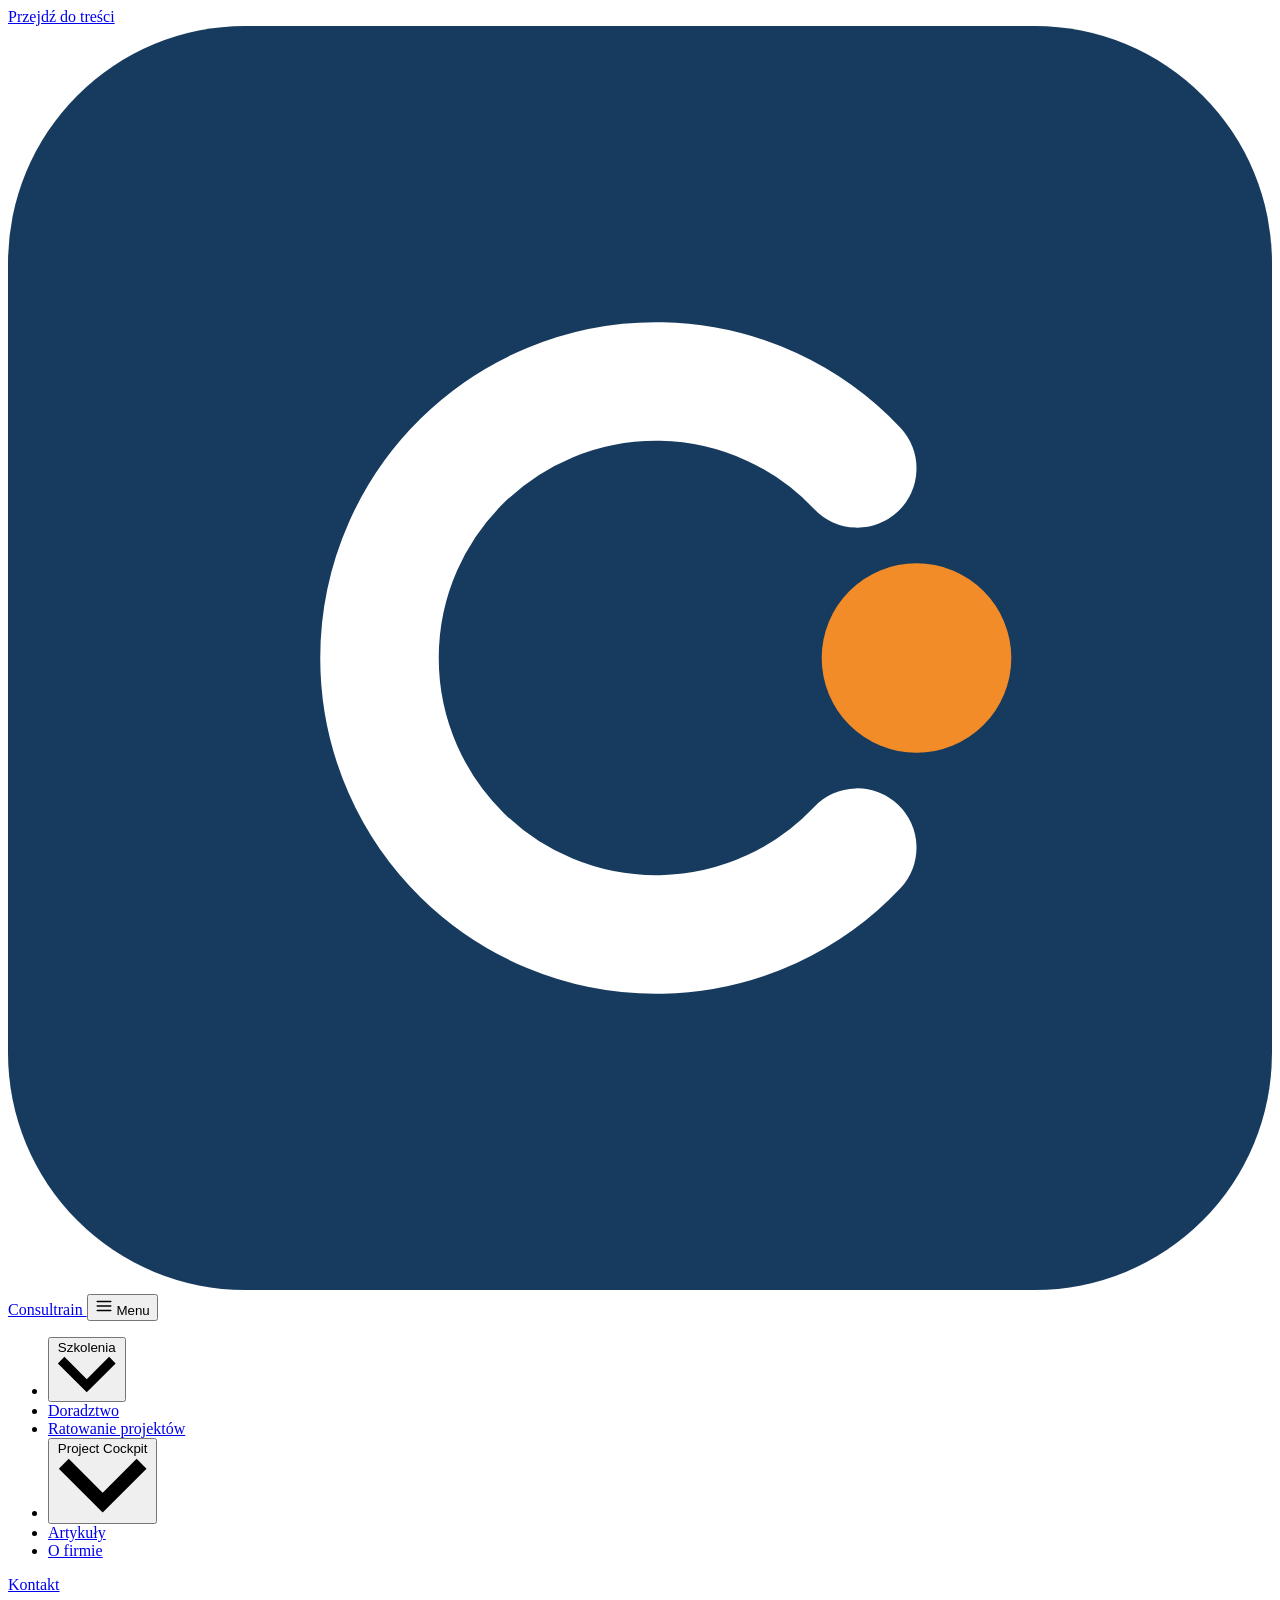
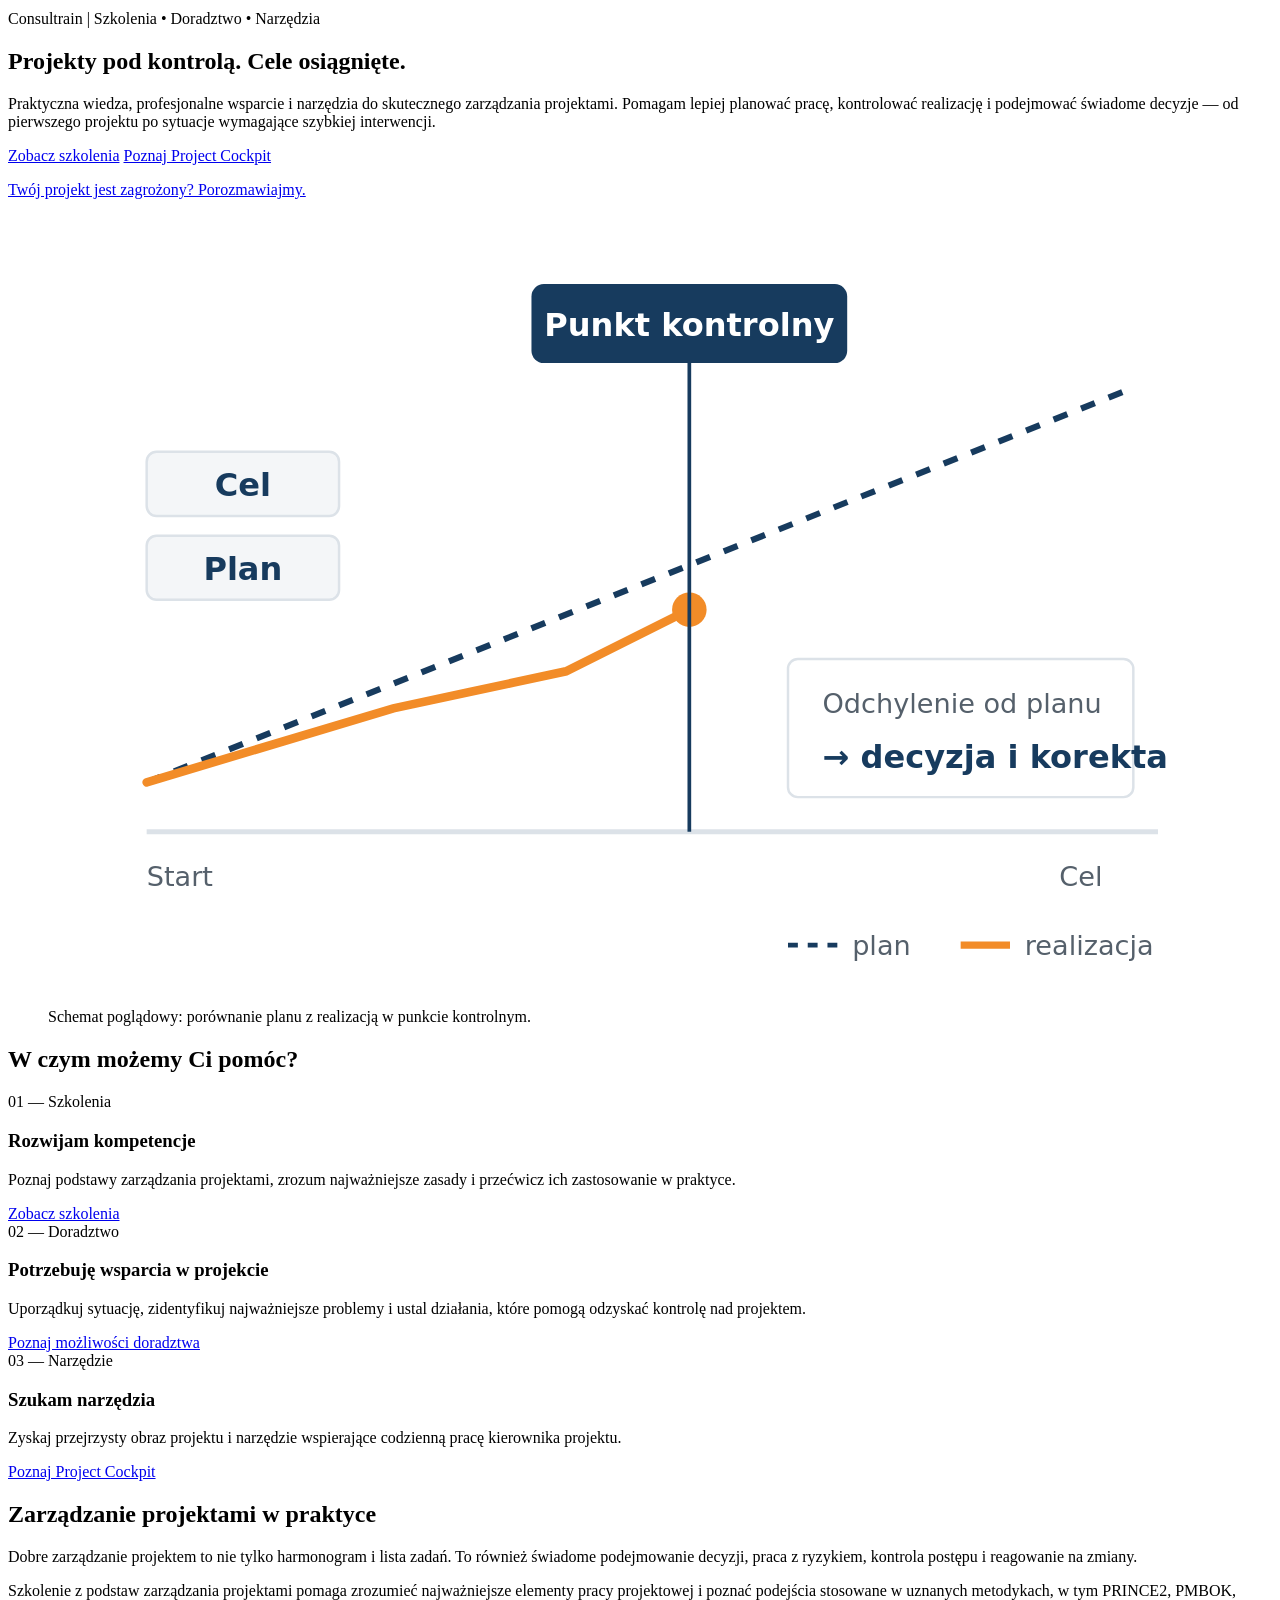
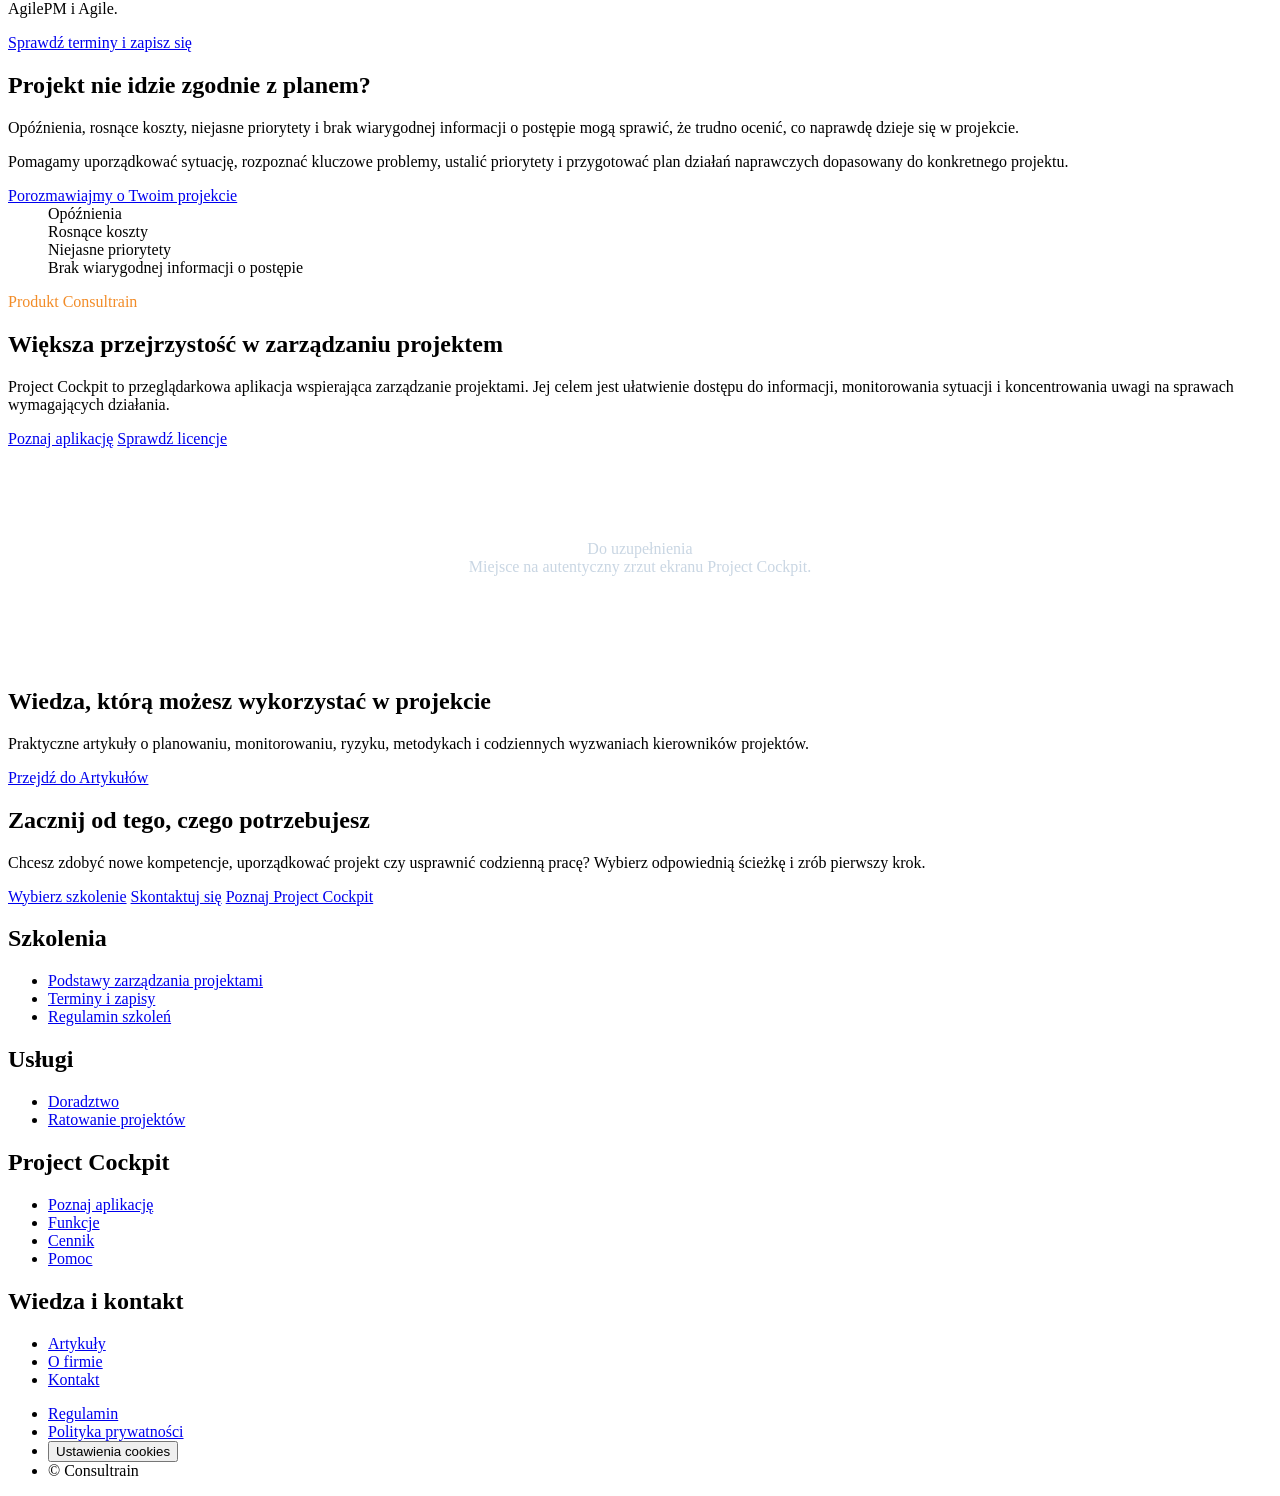
==== index.html @ 3142917c "Dodano index.html - Consultrain Etap 1" ====
<!doctype html>
<html lang="pl">
<head>
  <meta charset="utf-8">
  <meta name="viewport" content="width=device-width, initial-scale=1">
  <title>Consultrain — szkolenia, doradztwo i narzędzia do zarządzania projektami</title>
  <meta name="description" content="Szkolenia z zarządzania projektami, doradztwo, stabilizacja zagrożonych projektów oraz aplikacja Project Cockpit. Projekty pod kontrolą, cele osiągnięte.">
  <meta property="og:title" content="Consultrain — projekty pod kontrolą, cele osiągnięte">
  <meta property="og:description" content="Szkolenia, doradztwo i narzędzia do skutecznego zarządzania projektami.">
  <meta property="og:type" content="website">
  <meta name="theme-color" content="#173B5E">
  <link rel="icon" href="favicon.svg" type="image/svg+xml">
  <link rel="stylesheet" href="css/style.css">
  <script src="js/config.js" defer></script>
  <script src="js/main.js" defer></script>
</head>
<body>
<a class="skip-link" href="#main">Przejdź do treści</a>

<!-- ===================== HEADER ===================== -->
<header class="site-header">
  <div class="container site-header__inner">
    <a class="logo" href="index.html" aria-label="Consultrain — strona główna">
      <svg viewBox="0 0 32 32" aria-hidden="true"><rect width="32" height="32" rx="6" fill="#173B5E"/><path d="M21.5 11.2A7 7 0 1 0 21.5 20.8" fill="none" stroke="#fff" stroke-width="3" stroke-linecap="round"/><circle cx="23" cy="16" r="2.4" fill="#F28C28"/></svg>
      Consultrain
    </a>
    <button class="nav-toggle" type="button" aria-expanded="false" aria-controls="main-nav">
      <svg width="18" height="18" viewBox="0 0 24 24" aria-hidden="true"><path d="M3 6h18M3 12h18M3 18h18" stroke="currentColor" stroke-width="2" stroke-linecap="round"/></svg>
      <span>Menu</span>
    </button>
    <nav class="nav" id="main-nav" aria-label="Główna nawigacja" data-open="true">
      <ul class="nav__list">
        <li class="nav__item">
          <button class="nav__link" type="button" data-dropdown aria-expanded="false" aria-controls="dd-szkolenia">Szkolenia
            <svg viewBox="0 0 12 8" aria-hidden="true"><path d="M1 1l5 5 5-5" fill="none" stroke="currentColor" stroke-width="1.8"/></svg></button>
          <ul class="dropdown" id="dd-szkolenia" hidden>
            <li><a href="w-przygotowaniu.html?strona=szkolenia">Wszystkie szkolenia</a></li>
            <li><a href="w-przygotowaniu.html?strona=podstawy-zarzadzania-projektami">Podstawy zarządzania projektami</a></li>
            <li><a href="w-przygotowaniu.html?strona=szkolenia-terminy">Terminy i zapisy</a></li>
          </ul>
        </li>
        <li class="nav__item"><a class="nav__link" href="w-przygotowaniu.html?strona=doradztwo">Doradztwo</a></li>
        <li class="nav__item"><a class="nav__link" href="w-przygotowaniu.html?strona=ratowanie-projektow">Ratowanie projektów</a></li>
        <li class="nav__item">
          <button class="nav__link" type="button" data-dropdown aria-expanded="false" aria-controls="dd-cockpit">Project Cockpit
            <svg viewBox="0 0 12 8" aria-hidden="true"><path d="M1 1l5 5 5-5" fill="none" stroke="currentColor" stroke-width="1.8"/></svg></button>
          <ul class="dropdown" id="dd-cockpit" hidden>
            <li><a href="w-przygotowaniu.html?strona=project-cockpit">Poznaj aplikację</a></li>
            <li><a href="w-przygotowaniu.html?strona=project-cockpit-funkcje">Funkcje</a></li>
            <li><a href="w-przygotowaniu.html?strona=project-cockpit-cennik">Cennik</a></li>
            <li><a href="w-przygotowaniu.html?strona=logowanie">Zaloguj się</a></li>
          </ul>
        </li>
        <li class="nav__item"><a class="nav__link" href="w-przygotowaniu.html?strona=blog">Artykuły</a></li>
        <li class="nav__item"><a class="nav__link" href="w-przygotowaniu.html?strona=o-firmie">O firmie</a></li>
      </ul>
      <a class="btn btn--primary" href="w-przygotowaniu.html?strona=kontakt">Kontakt</a>
    </nav>
  </div>
</header>

<main id="main">
  <!-- 1. HERO -->
  <section class="hero" aria-labelledby="hero-title">
    <div class="container split">
      <div>
        <p class="eyebrow">Consultrain | Szkolenia • Doradztwo • Narzędzia</p>
        <h1 id="hero-title">Projekty pod kontrolą. Cele osiągnięte.</h1>
        <p class="lead">Praktyczna wiedza, profesjonalne wsparcie i narzędzia do skutecznego zarządzania projektami. Pomagam lepiej planować pracę, kontrolować realizację i podejmować świadome decyzje — od pierwszego projektu po sytuacje wymagające szybkiej interwencji.</p>
        <div class="btn-row">
          <a class="btn btn--primary" href="w-przygotowaniu.html?strona=szkolenia">Zobacz szkolenia</a>
          <a class="btn btn--secondary" href="w-przygotowaniu.html?strona=project-cockpit">Poznaj Project Cockpit</a>
        </div>
        <p class="hero__aside-link"><a class="text-link" href="w-przygotowaniu.html?strona=ratowanie-projektow">Twój projekt jest zagrożony? Porozmawiajmy.</a></p>
      </div>
      <!-- Schemat poglądowy cyklu planowania i kontroli — NIE jest zrzutem aplikacji -->
      <figure class="hero__figure">
        <svg viewBox="0 0 480 320" role="img" aria-labelledby="hero-svg-t">
          <title id="hero-svg-t">Schemat: cel, plan, realizacja, kontrola i decyzja w cyklu projektu</title>
          <g font-family="system-ui, sans-serif" font-size="13" font-weight="600">
            <!-- oś czasu -->
            <line x1="40" y1="250" x2="450" y2="250" stroke="#DCE2E8" stroke-width="2"/>
            <g fill="#55606B" font-weight="500" font-size="11"><text x="40" y="272">Start</text><text x="410" y="272">Cel</text></g>
            <!-- plan vs realizacja -->
            <polyline points="40,230 140,190 240,150 340,110 440,70" fill="none" stroke="#173B5E" stroke-width="2.5" stroke-dasharray="6 6"/>
            <polyline points="40,230 140,200 210,185 260,160" fill="none" stroke="#F28C28" stroke-width="3.5" stroke-linecap="round"/>
            <circle cx="260" cy="160" r="7" fill="#F28C28"/>
            <!-- punkt kontrolny -->
            <line x1="260" y1="60" x2="260" y2="250" stroke="#173B5E" stroke-width="1.5"/>
            <rect x="196" y="28" width="128" height="32" rx="5" fill="#173B5E"/>
            <text x="260" y="49" fill="#fff" text-anchor="middle">Punkt kontrolny</text>
            <!-- etapy -->
            <g fill="#173B5E">
              <rect x="40" y="96" width="78" height="26" rx="4" fill="#F4F6F8" stroke="#DCE2E8"/><text x="79" y="114" text-anchor="middle">Cel</text>
              <rect x="40" y="130" width="78" height="26" rx="4" fill="#F4F6F8" stroke="#DCE2E8"/><text x="79" y="148" text-anchor="middle">Plan</text>
              <rect x="300" y="180" width="140" height="56" rx="4" fill="#fff" stroke="#DCE2E8"/>
              <text x="314" y="202" font-size="11" fill="#55606B" font-weight="500">Odchylenie od planu</text>
              <text x="314" y="224">→ decyzja i korekta</text>
            </g>
            <g font-size="11" font-weight="500" fill="#55606B">
              <line x1="300" y1="296" x2="320" y2="296" stroke="#173B5E" stroke-width="2" stroke-dasharray="4 4"/><text x="326" y="300">plan</text>
              <line x1="370" y1="296" x2="390" y2="296" stroke="#F28C28" stroke-width="3"/><text x="396" y="300">realizacja</text>
            </g>
          </g>
        </svg>
        <figcaption>Schemat poglądowy: porównanie planu z realizacją w punkcie kontrolnym.</figcaption>
      </figure>
    </div>
  </section>

  <!-- 2. WYBÓR ŚCIEŻKI -->
  <section class="section" aria-labelledby="help-title">
    <div class="container">
      <div class="section__head"><h2 id="help-title">W czym możemy Ci pomóc?</h2></div>
      <div class="grid grid--3">
        <article class="card">
          <div class="card__index">01 — Szkolenia</div>
          <h3>Rozwijam kompetencje</h3>
          <p>Poznaj podstawy zarządzania projektami, zrozum najważniejsze zasady i przećwicz ich zastosowanie w praktyce.</p>
          <a class="text-link" href="w-przygotowaniu.html?strona=szkolenia">Zobacz szkolenia</a>
        </article>
        <article class="card">
          <div class="card__index">02 — Doradztwo</div>
          <h3>Potrzebuję wsparcia w projekcie</h3>
          <p>Uporządkuj sytuację, zidentyfikuj najważniejsze problemy i ustal działania, które pomogą odzyskać kontrolę nad projektem.</p>
          <a class="text-link" href="w-przygotowaniu.html?strona=doradztwo">Poznaj możliwości doradztwa</a>
        </article>
        <article class="card">
          <div class="card__index">03 — Narzędzie</div>
          <h3>Szukam narzędzia</h3>
          <p>Zyskaj przejrzysty obraz projektu i narzędzie wspierające codzienną pracę kierownika projektu.</p>
          <a class="text-link" href="w-przygotowaniu.html?strona=project-cockpit">Poznaj Project Cockpit</a>
        </article>
      </div>
    </div>
  </section>

  <!-- 3. SZKOLENIE GŁÓWNE (dane z js/config.js) -->
  <section class="section section--surface" aria-labelledby="training-title">
    <div class="container">
      <h2 id="training-title">Zarządzanie projektami w praktyce</h2>
      <p>Dobre zarządzanie projektem to nie tylko harmonogram i lista zadań. To również świadome podejmowanie decyzji, praca z ryzykiem, kontrola postępu i reagowanie na zmiany.</p>
      <p>Szkolenie z podstaw zarządzania projektami pomaga zrozumieć najważniejsze elementy pracy projektowej i poznać podejścia stosowane w uznanych metodykach, w tym PRINCE2, PMBOK, AgilePM i Agile.</p>
      <div id="training-facts" aria-live="polite" style="margin-bottom:var(--space-3)"></div>
      <a class="btn btn--primary" href="w-przygotowaniu.html?strona=szkolenia-terminy">Sprawdź terminy i zapisz się</a>
    </div>
  </section>

  <!-- 4. STABILIZOWANIE PROJEKTÓW -->
  <section class="section" aria-labelledby="rescue-title">
    <div class="container split">
      <div>
        <h2 id="rescue-title">Projekt nie idzie zgodnie z planem?</h2>
        <p>Opóźnienia, rosnące koszty, niejasne priorytety i brak wiarygodnej informacji o postępie mogą sprawić, że trudno ocenić, co naprawdę dzieje się w projekcie.</p>
        <p>Pomagamy uporządkować sytuację, rozpoznać kluczowe problemy, ustalić priorytety i przygotować plan działań naprawczych dopasowany do konkretnego projektu.</p>
        <a class="btn btn--primary" href="w-przygotowaniu.html?strona=ratowanie-projektow">Porozmawiajmy o Twoim projekcie</a>
      </div>
      <ul class="card" style="list-style:none;margin:0;gap:.9rem" aria-label="Typowe sygnały ostrzegawcze">
        <li><span class="badge badge--warn">Opóźnienia</span></li>
        <li><span class="badge badge--warn">Rosnące koszty</span></li>
        <li><span class="badge badge--warn">Niejasne priorytety</span></li>
        <li><span class="badge badge--warn">Brak wiarygodnej informacji o postępie</span></li>
      </ul>
    </div>
  </section>

  <!-- 5. PROJECT COCKPIT -->
  <section class="section section--navy" aria-labelledby="cockpit-title">
    <div class="container split">
      <div>
        <p class="eyebrow" style="color:#F28C28">Produkt Consultrain</p>
        <h2 id="cockpit-title">Większa przejrzystość w zarządzaniu projektem</h2>
        <p>Project Cockpit to przeglądarkowa aplikacja wspierająca zarządzanie projektami. Jej celem jest ułatwienie dostępu do informacji, monitorowania sytuacji i koncentrowania uwagi na sprawach wymagających działania.</p>
        <div class="btn-row">
          <a class="btn btn--primary" href="w-przygotowaniu.html?strona=project-cockpit">Poznaj aplikację</a>
          <a class="btn btn--ghost-light btn" href="w-przygotowaniu.html?strona=project-cockpit-cennik">Sprawdź licencje</a>
        </div>
      </div>
      <!-- Miejsce na AUTENTYCZNY zrzut ekranu — celowo bez fikcyjnej grafiki aplikacji -->
      <div class="empty" style="background:transparent;border-color:rgba(255,255,255,.35);color:#C9D6E3;min-height:220px;display:grid;place-items:center;text-align:center">
        <p style="margin:0"><span class="todo-label">Do uzupełnienia</span><br>Miejsce na autentyczny zrzut ekranu Project Cockpit.</p>
      </div>
    </div>
  </section>

  <!-- 6. WIEDZA -->
  <section class="section" aria-labelledby="blog-title">
    <div class="container">
      <div class="section__head">
        <h2 id="blog-title">Wiedza, którą możesz wykorzystać w projekcie</h2>
        <p>Praktyczne artykuły o planowaniu, monitorowaniu, ryzyku, metodykach i codziennych wyzwaniach kierowników projektów.</p>
      </div>
      <div class="grid grid--3" id="articles"></div>
      <p style="margin-top:var(--space-3)"><a class="text-link" href="w-przygotowaniu.html?strona=blog">Przejdź do Artykułów</a></p>
    </div>
  </section>

  <!-- 7. KOŃCOWE CTA -->
  <section class="section section--navy final-cta" aria-labelledby="final-title">
    <div class="container">
      <h2 id="final-title">Zacznij od tego, czego potrzebujesz</h2>
      <p>Chcesz zdobyć nowe kompetencje, uporządkować projekt czy usprawnić codzienną pracę? Wybierz odpowiednią ścieżkę i zrób pierwszy krok.</p>
      <div class="btn-row" style="margin-top:var(--space-3)">
        <a class="btn btn--primary" href="w-przygotowaniu.html?strona=szkolenia">Wybierz szkolenie</a>
        <a class="btn btn--ghost-light" href="w-przygotowaniu.html?strona=kontakt">Skontaktuj się</a>
        <a class="btn btn--ghost-light" href="w-przygotowaniu.html?strona=project-cockpit">Poznaj Project Cockpit</a>
      </div>
    </div>
  </section>
</main>

<!-- ===================== FOOTER ===================== -->
<footer class="site-footer">
  <div class="container">
    <div class="footer-cols">
      <div><h2>Szkolenia</h2><ul>
        <li><a href="w-przygotowaniu.html?strona=podstawy-zarzadzania-projektami">Podstawy zarządzania projektami</a></li>
        <li><a href="w-przygotowaniu.html?strona=szkolenia-terminy">Terminy i zapisy</a></li>
        <li><a href="w-przygotowaniu.html?strona=regulamin-szkolen">Regulamin szkoleń</a></li></ul></div>
      <div><h2>Usługi</h2><ul>
        <li><a href="w-przygotowaniu.html?strona=doradztwo">Doradztwo</a></li>
        <li><a href="w-przygotowaniu.html?strona=ratowanie-projektow">Ratowanie projektów</a></li></ul></div>
      <div><h2>Project Cockpit</h2><ul>
        <li><a href="w-przygotowaniu.html?strona=project-cockpit">Poznaj aplikację</a></li>
        <li><a href="w-przygotowaniu.html?strona=project-cockpit-funkcje">Funkcje</a></li>
        <li><a href="w-przygotowaniu.html?strona=project-cockpit-cennik">Cennik</a></li>
        <li><a href="w-przygotowaniu.html?strona=project-cockpit-pomoc">Pomoc</a></li></ul></div>
      <div><h2>Wiedza i kontakt</h2><ul>
        <li><a href="w-przygotowaniu.html?strona=blog">Artykuły</a></li>
        <li><a href="w-przygotowaniu.html?strona=o-firmie">O firmie</a></li>
        <li><a href="w-przygotowaniu.html?strona=kontakt">Kontakt</a></li></ul></div>
    </div>
    <div class="footer-bottom">
      <p id="company-data" style="margin:0"></p>
      <ul>
        <li><a href="w-przygotowaniu.html?strona=regulamin">Regulamin</a></li>
        <li><a href="w-przygotowaniu.html?strona=polityka-prywatnosci">Polityka prywatności</a></li>
        <li><button type="button" class="linklike" id="cookie-settings">Ustawienia cookies</button></li>
        <li>© <span id="year"></span> Consultrain</li>
      </ul>
    </div>
  </div>
</footer>
</body>
</html>
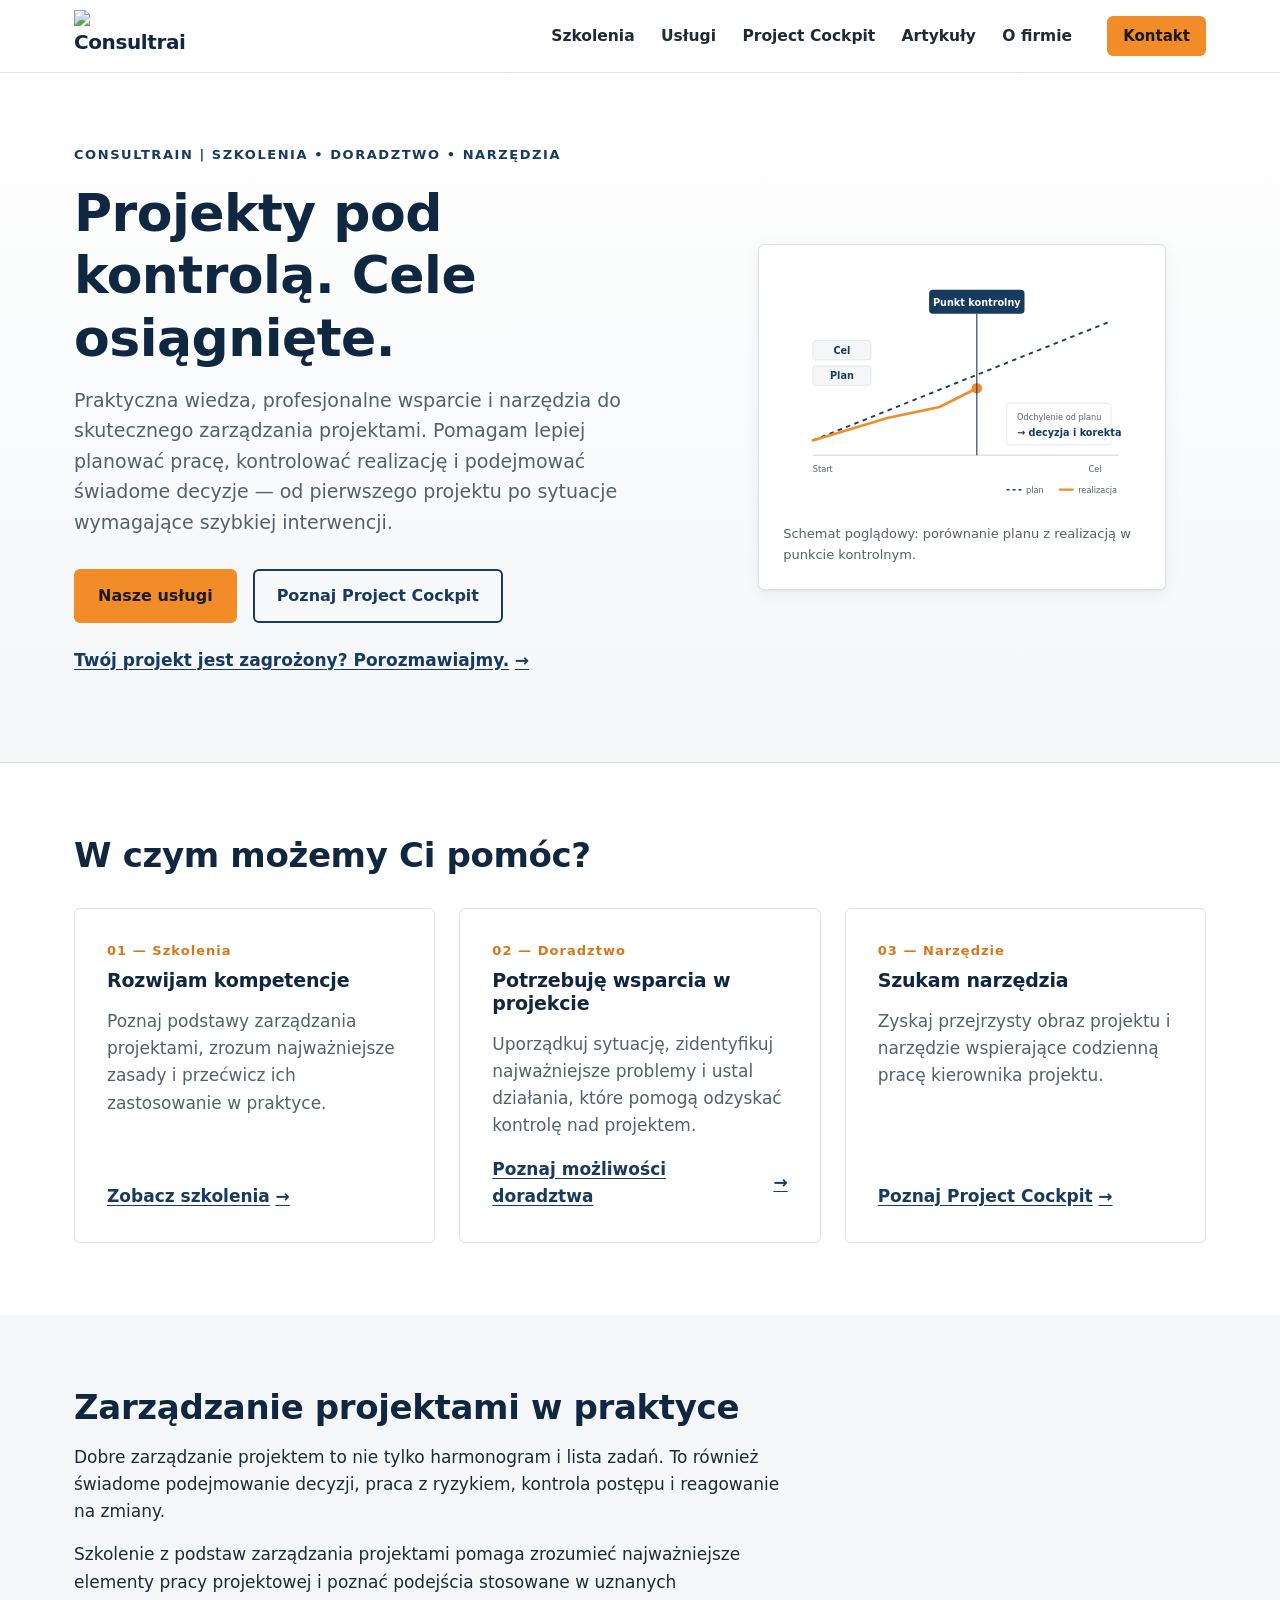
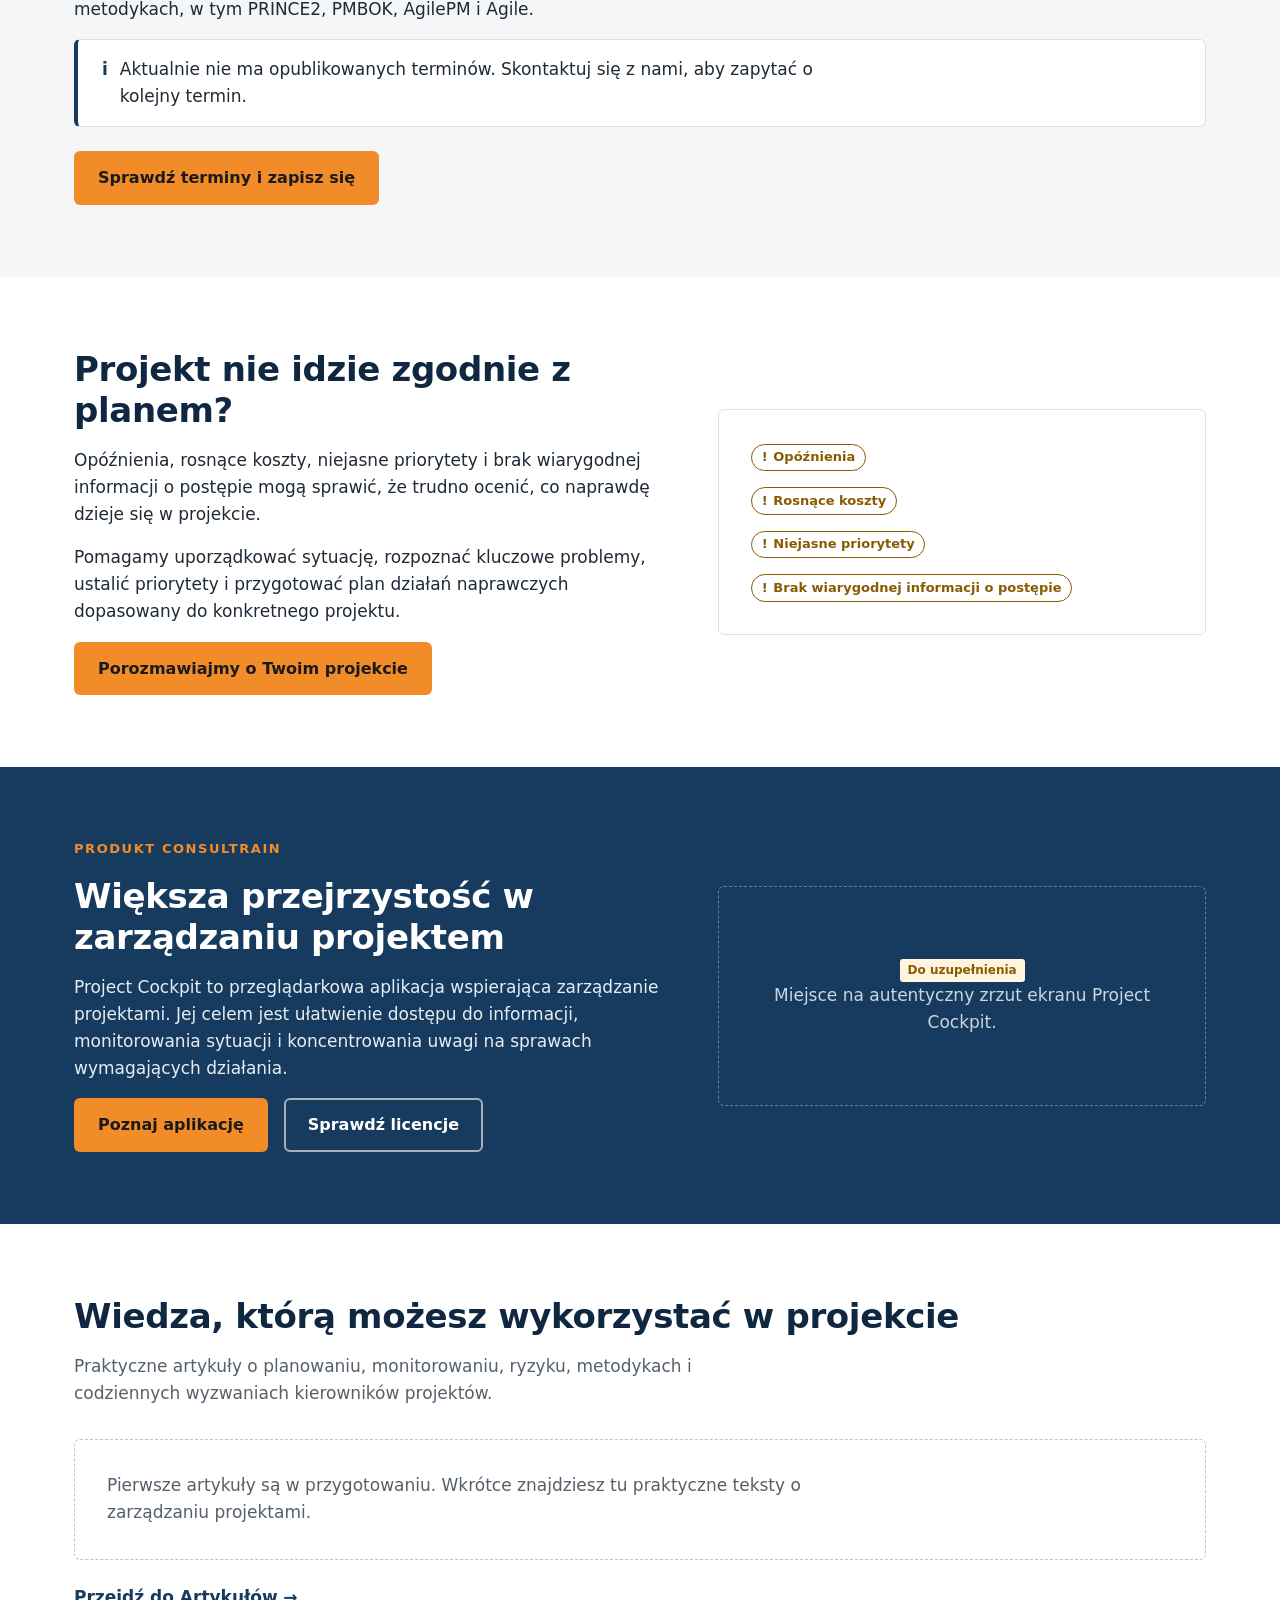
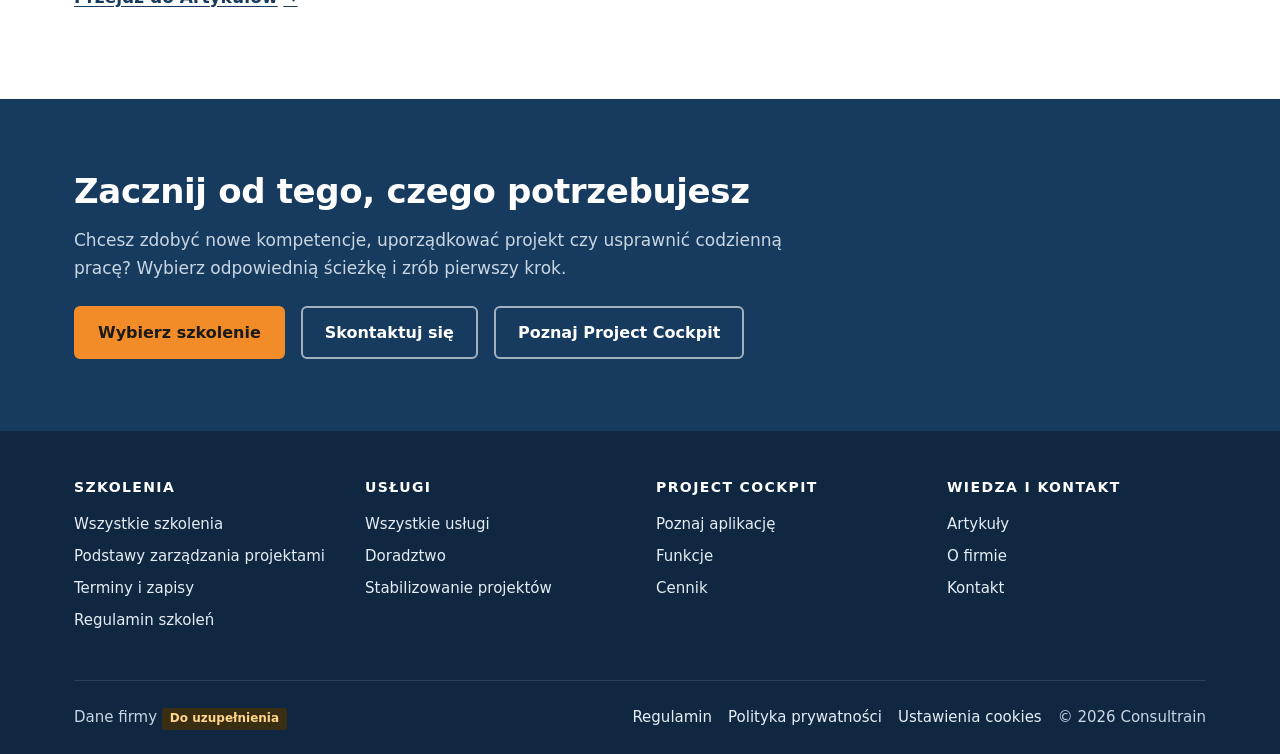
==== commit 28e7ae57: "Zmiana przycisku głównego na Nasze usługi oraz link do polityki prywatności" ====
--- a/index.html
+++ b/index.html
@@ -9,7 +9,7 @@
   <meta property="og:description" content="Szkolenia, doradztwo i narzędzia do skutecznego zarządzania projektami.">
   <meta property="og:type" content="website">
   <meta name="theme-color" content="#173B5E">
-  <link rel="icon" href="favicon.svg" type="image/svg+xml">
+  <link rel="icon" href="favicon.png" type="image/png">
   <link rel="stylesheet" href="css/style.css">
   <script src="js/config.js" defer></script>
   <script src="js/main.js" defer></script>
@@ -21,8 +21,7 @@
 <header class="site-header">
   <div class="container site-header__inner">
     <a class="logo" href="index.html" aria-label="Consultrain — strona główna">
-      <svg viewBox="0 0 32 32" aria-hidden="true"><rect width="32" height="32" rx="6" fill="#173B5E"/><path d="M21.5 11.2A7 7 0 1 0 21.5 20.8" fill="none" stroke="#fff" stroke-width="3" stroke-linecap="round"/><circle cx="23" cy="16" r="2.4" fill="#F28C28"/></svg>
-      Consultrain
+      <img src="img/logo-consultrain.png" alt="Consultrain" width="112" height="52">
     </a>
     <button class="nav-toggle" type="button" aria-expanded="false" aria-controls="main-nav">
       <svg width="18" height="18" viewBox="0 0 24 24" aria-hidden="true"><path d="M3 6h18M3 12h18M3 18h18" stroke="currentColor" stroke-width="2" stroke-linecap="round"/></svg>
@@ -30,31 +29,13 @@
     </button>
     <nav class="nav" id="main-nav" aria-label="Główna nawigacja" data-open="true">
       <ul class="nav__list">
-        <li class="nav__item">
-          <button class="nav__link" type="button" data-dropdown aria-expanded="false" aria-controls="dd-szkolenia">Szkolenia
-            <svg viewBox="0 0 12 8" aria-hidden="true"><path d="M1 1l5 5 5-5" fill="none" stroke="currentColor" stroke-width="1.8"/></svg></button>
-          <ul class="dropdown" id="dd-szkolenia" hidden>
-            <li><a href="w-przygotowaniu.html?strona=szkolenia">Wszystkie szkolenia</a></li>
-            <li><a href="w-przygotowaniu.html?strona=podstawy-zarzadzania-projektami">Podstawy zarządzania projektami</a></li>
-            <li><a href="w-przygotowaniu.html?strona=szkolenia-terminy">Terminy i zapisy</a></li>
-          </ul>
-        </li>
-        <li class="nav__item"><a class="nav__link" href="w-przygotowaniu.html?strona=doradztwo">Doradztwo</a></li>
-        <li class="nav__item"><a class="nav__link" href="w-przygotowaniu.html?strona=ratowanie-projektow">Ratowanie projektów</a></li>
-        <li class="nav__item">
-          <button class="nav__link" type="button" data-dropdown aria-expanded="false" aria-controls="dd-cockpit">Project Cockpit
-            <svg viewBox="0 0 12 8" aria-hidden="true"><path d="M1 1l5 5 5-5" fill="none" stroke="currentColor" stroke-width="1.8"/></svg></button>
-          <ul class="dropdown" id="dd-cockpit" hidden>
-            <li><a href="w-przygotowaniu.html?strona=project-cockpit">Poznaj aplikację</a></li>
-            <li><a href="w-przygotowaniu.html?strona=project-cockpit-funkcje">Funkcje</a></li>
-            <li><a href="w-przygotowaniu.html?strona=project-cockpit-cennik">Cennik</a></li>
-            <li><a href="w-przygotowaniu.html?strona=logowanie">Zaloguj się</a></li>
-          </ul>
-        </li>
+        <li class="nav__item"><a class="nav__link" href="szkolenia.html">Szkolenia</a></li>
+        <li class="nav__item"><a class="nav__link" href="uslugi.html">Usługi</a></li>
+        <li class="nav__item"><a class="nav__link" href="project-cockpit.html">Project Cockpit</a></li>
         <li class="nav__item"><a class="nav__link" href="w-przygotowaniu.html?strona=blog">Artykuły</a></li>
-        <li class="nav__item"><a class="nav__link" href="w-przygotowaniu.html?strona=o-firmie">O firmie</a></li>
+        <li class="nav__item"><a class="nav__link" href="o-firmie.html">O firmie</a></li>
       </ul>
-      <a class="btn btn--primary" href="w-przygotowaniu.html?strona=kontakt">Kontakt</a>
+      <a class="btn btn--primary btn--sm" href="kontakt.html">Kontakt</a>
     </nav>
   </div>
 </header>
@@ -68,10 +49,10 @@
         <h1 id="hero-title">Projekty pod kontrolą. Cele osiągnięte.</h1>
         <p class="lead">Praktyczna wiedza, profesjonalne wsparcie i narzędzia do skutecznego zarządzania projektami. Pomagam lepiej planować pracę, kontrolować realizację i podejmować świadome decyzje — od pierwszego projektu po sytuacje wymagające szybkiej interwencji.</p>
         <div class="btn-row">
-          <a class="btn btn--primary" href="w-przygotowaniu.html?strona=szkolenia">Zobacz szkolenia</a>
-          <a class="btn btn--secondary" href="w-przygotowaniu.html?strona=project-cockpit">Poznaj Project Cockpit</a>
+          <a class="btn btn--primary" href="uslugi.html">Nasze usługi</a>
+          <a class="btn btn--secondary" href="project-cockpit.html">Poznaj Project Cockpit</a>
         </div>
-        <p class="hero__aside-link"><a class="text-link" href="w-przygotowaniu.html?strona=ratowanie-projektow">Twój projekt jest zagrożony? Porozmawiajmy.</a></p>
+        <p class="hero__aside-link"><a class="text-link" href="stabilizowanie-projektow.html">Twój projekt jest zagrożony? Porozmawiajmy.</a></p>
       </div>
       <!-- Schemat poglądowy cyklu planowania i kontroli — NIE jest zrzutem aplikacji -->
       <figure class="hero__figure">
@@ -117,19 +98,19 @@
           <div class="card__index">01 — Szkolenia</div>
           <h3>Rozwijam kompetencje</h3>
           <p>Poznaj podstawy zarządzania projektami, zrozum najważniejsze zasady i przećwicz ich zastosowanie w praktyce.</p>
-          <a class="text-link" href="w-przygotowaniu.html?strona=szkolenia">Zobacz szkolenia</a>
+          <a class="text-link" href="szkolenia.html">Zobacz szkolenia</a>
         </article>
         <article class="card">
           <div class="card__index">02 — Doradztwo</div>
           <h3>Potrzebuję wsparcia w projekcie</h3>
           <p>Uporządkuj sytuację, zidentyfikuj najważniejsze problemy i ustal działania, które pomogą odzyskać kontrolę nad projektem.</p>
-          <a class="text-link" href="w-przygotowaniu.html?strona=doradztwo">Poznaj możliwości doradztwa</a>
+          <a class="text-link" href="doradztwo.html">Poznaj możliwości doradztwa</a>
         </article>
         <article class="card">
           <div class="card__index">03 — Narzędzie</div>
           <h3>Szukam narzędzia</h3>
           <p>Zyskaj przejrzysty obraz projektu i narzędzie wspierające codzienną pracę kierownika projektu.</p>
-          <a class="text-link" href="w-przygotowaniu.html?strona=project-cockpit">Poznaj Project Cockpit</a>
+          <a class="text-link" href="project-cockpit.html">Poznaj Project Cockpit</a>
         </article>
       </div>
     </div>
@@ -153,7 +134,7 @@
         <h2 id="rescue-title">Projekt nie idzie zgodnie z planem?</h2>
         <p>Opóźnienia, rosnące koszty, niejasne priorytety i brak wiarygodnej informacji o postępie mogą sprawić, że trudno ocenić, co naprawdę dzieje się w projekcie.</p>
         <p>Pomagamy uporządkować sytuację, rozpoznać kluczowe problemy, ustalić priorytety i przygotować plan działań naprawczych dopasowany do konkretnego projektu.</p>
-        <a class="btn btn--primary" href="w-przygotowaniu.html?strona=ratowanie-projektow">Porozmawiajmy o Twoim projekcie</a>
+        <a class="btn btn--primary" href="stabilizowanie-projektow.html">Porozmawiajmy o Twoim projekcie</a>
       </div>
       <ul class="card" style="list-style:none;margin:0;gap:.9rem" aria-label="Typowe sygnały ostrzegawcze">
         <li><span class="badge badge--warn">Opóźnienia</span></li>
@@ -172,8 +153,8 @@
         <h2 id="cockpit-title">Większa przejrzystość w zarządzaniu projektem</h2>
         <p>Project Cockpit to przeglądarkowa aplikacja wspierająca zarządzanie projektami. Jej celem jest ułatwienie dostępu do informacji, monitorowania sytuacji i koncentrowania uwagi na sprawach wymagających działania.</p>
         <div class="btn-row">
-          <a class="btn btn--primary" href="w-przygotowaniu.html?strona=project-cockpit">Poznaj aplikację</a>
-          <a class="btn btn--ghost-light btn" href="w-przygotowaniu.html?strona=project-cockpit-cennik">Sprawdź licencje</a>
+          <a class="btn btn--primary" href="project-cockpit.html">Poznaj aplikację</a>
+          <a class="btn btn--ghost-light btn" href="project-cockpit.html#cennik">Sprawdź licencje</a>
         </div>
       </div>
       <!-- Miejsce na AUTENTYCZNY zrzut ekranu — celowo bez fikcyjnej grafiki aplikacji -->
@@ -201,9 +182,9 @@
       <h2 id="final-title">Zacznij od tego, czego potrzebujesz</h2>
       <p>Chcesz zdobyć nowe kompetencje, uporządkować projekt czy usprawnić codzienną pracę? Wybierz odpowiednią ścieżkę i zrób pierwszy krok.</p>
       <div class="btn-row" style="margin-top:var(--space-3)">
-        <a class="btn btn--primary" href="w-przygotowaniu.html?strona=szkolenia">Wybierz szkolenie</a>
-        <a class="btn btn--ghost-light" href="w-przygotowaniu.html?strona=kontakt">Skontaktuj się</a>
-        <a class="btn btn--ghost-light" href="w-przygotowaniu.html?strona=project-cockpit">Poznaj Project Cockpit</a>
+        <a class="btn btn--primary" href="szkolenia.html">Wybierz szkolenie</a>
+        <a class="btn btn--ghost-light" href="kontakt.html">Skontaktuj się</a>
+        <a class="btn btn--ghost-light" href="project-cockpit.html">Poznaj Project Cockpit</a>
       </div>
     </div>
   </section>
@@ -214,27 +195,28 @@
   <div class="container">
     <div class="footer-cols">
       <div><h2>Szkolenia</h2><ul>
+        <li><a href="szkolenia.html">Wszystkie szkolenia</a></li>
         <li><a href="w-przygotowaniu.html?strona=podstawy-zarzadzania-projektami">Podstawy zarządzania projektami</a></li>
         <li><a href="w-przygotowaniu.html?strona=szkolenia-terminy">Terminy i zapisy</a></li>
         <li><a href="w-przygotowaniu.html?strona=regulamin-szkolen">Regulamin szkoleń</a></li></ul></div>
       <div><h2>Usługi</h2><ul>
-        <li><a href="w-przygotowaniu.html?strona=doradztwo">Doradztwo</a></li>
-        <li><a href="w-przygotowaniu.html?strona=ratowanie-projektow">Ratowanie projektów</a></li></ul></div>
+        <li><a href="uslugi.html">Wszystkie usługi</a></li>
+        <li><a href="doradztwo.html">Doradztwo</a></li>
+        <li><a href="stabilizowanie-projektow.html">Stabilizowanie projektów</a></li></ul></div>
       <div><h2>Project Cockpit</h2><ul>
-        <li><a href="w-przygotowaniu.html?strona=project-cockpit">Poznaj aplikację</a></li>
-        <li><a href="w-przygotowaniu.html?strona=project-cockpit-funkcje">Funkcje</a></li>
-        <li><a href="w-przygotowaniu.html?strona=project-cockpit-cennik">Cennik</a></li>
-        <li><a href="w-przygotowaniu.html?strona=project-cockpit-pomoc">Pomoc</a></li></ul></div>
+        <li><a href="project-cockpit.html#poznaj">Poznaj aplikację</a></li>
+        <li><a href="project-cockpit.html#funkcje">Funkcje</a></li>
+        <li><a href="project-cockpit.html#cennik">Cennik</a></li></ul></div>
       <div><h2>Wiedza i kontakt</h2><ul>
         <li><a href="w-przygotowaniu.html?strona=blog">Artykuły</a></li>
-        <li><a href="w-przygotowaniu.html?strona=o-firmie">O firmie</a></li>
-        <li><a href="w-przygotowaniu.html?strona=kontakt">Kontakt</a></li></ul></div>
+        <li><a href="o-firmie.html">O firmie</a></li>
+        <li><a href="kontakt.html">Kontakt</a></li></ul></div>
     </div>
     <div class="footer-bottom">
       <p id="company-data" style="margin:0"></p>
       <ul>
         <li><a href="w-przygotowaniu.html?strona=regulamin">Regulamin</a></li>
-        <li><a href="w-przygotowaniu.html?strona=polityka-prywatnosci">Polityka prywatności</a></li>
+        <li><a href="polityka-prywatnosci.html">Polityka prywatności</a></li>
         <li><button type="button" class="linklike" id="cookie-settings">Ustawienia cookies</button></li>
         <li>© <span id="year"></span> Consultrain</li>
       </ul>
--- a/css/style.css
+++ b/css/style.css
@@ -0,0 +1,346 @@
+/* ==========================================================================
+   Consultrain — design system (Etap 1)
+   Czysty CSS, bez zewnętrznych zależności i fontów z CDN.
+   Struktura: 1) tokeny, 2) baza, 3) layout, 4) komponenty, 5) sekcje, 6) RWD
+   ========================================================================== */
+
+/* 1. TOKENY ---------------------------------------------------------------- */
+:root {
+  /* Kolory marki (specyfikacja 2.3) */
+  --navy: #173B5E;          /* granat podstawowy */
+  --navy-900: #0F2740;      /* ciemniejszy wariant: tekst, stopka */
+  --orange: #F28C28;        /* akcent / główne CTA */
+  --orange-600: #D9761A;    /* hover CTA */
+  --on-orange: #1A1A1A;     /* tekst na pomarańczu — kontrast ok. 8:1 (WCAG AA) */
+  --white: #FFFFFF;
+  --surface: #F4F6F8;       /* jasne tło sekcji */
+  --text: #1E2A36;          /* ciemny grafit */
+  --text-muted: #55606B;    /* szarość pomocnicza — kontrast 6.3:1 na białym */
+  --border: #DCE2E8;
+
+  /* Statusy — zawsze w parze z ikoną/etykietą, nie tylko kolorem */
+  --ok: #1E7B45;
+  --warn: #8A5A00;
+  --err: #B3261E;
+
+  /* Typografia: Inter, jeśli zainstalowany lokalnie, inaczej font systemowy */
+  --font: "Inter", system-ui, -apple-system, "Segoe UI", Roboto, "Helvetica Neue", Arial, sans-serif;
+  --fs-h1: clamp(2rem, 1.4rem + 2.6vw, 3.25rem);
+  --fs-h2: clamp(1.5rem, 1.2rem + 1.2vw, 2.125rem);
+  --fs-h3: 1.1875rem;
+  --fs-body: 1.0625rem;
+
+  /* Odstępy, promienie, cienie */
+  --space-1: .5rem; --space-2: 1rem; --space-3: 1.5rem; --space-4: 2rem;
+  --space-5: 3rem;  --space-6: 4.5rem;
+  --radius: 6px;            /* umiarkowane zaokrąglenia (bez „przesadnych kart”) */
+  --shadow: 0 1px 2px rgba(15,39,64,.06), 0 4px 16px rgba(15,39,64,.06);
+  --container: 1180px;
+  --measure: 66ch;          /* maks. szerokość tekstu */
+  --header-h: 72px;
+}
+
+/* 2. BAZA ------------------------------------------------------------------ */
+*, *::before, *::after { box-sizing: border-box; }
+html { scroll-behavior: smooth; -webkit-text-size-adjust: 100%; }
+@media (prefers-reduced-motion: reduce) { html { scroll-behavior: auto; } * { transition: none !important; } }
+body { margin: 0; font-family: var(--font); font-size: var(--fs-body); line-height: 1.6; color: var(--text); background: var(--white); }
+img, svg { max-width: 100%; display: block; }
+h1, h2, h3 { color: var(--navy-900); line-height: 1.2; margin: 0 0 var(--space-2); letter-spacing: -.01em; }
+h1 { font-size: var(--fs-h1); font-weight: 750; }
+h2 { font-size: var(--fs-h2); font-weight: 700; }
+h3 { font-size: var(--fs-h3); font-weight: 650; }
+p { margin: 0 0 var(--space-2); max-width: var(--measure); }
+a { color: var(--navy); text-underline-offset: 3px; }
+a:hover { color: var(--navy-900); }
+:focus-visible { outline: 3px solid var(--orange); outline-offset: 2px; border-radius: 2px; }
+.skip-link { position: absolute; left: -9999px; top: 0; background: var(--navy); color: var(--white); padding: .75rem 1rem; z-index: 100; }
+.skip-link:focus { left: 1rem; top: 1rem; }
+.visually-hidden { position: absolute !important; width: 1px; height: 1px; overflow: hidden; clip: rect(0 0 0 0); white-space: nowrap; }
+
+/* 3. LAYOUT ---------------------------------------------------------------- */
+.container { width: 100%; max-width: var(--container); margin: 0 auto; padding: 0 var(--space-3); }
+.section { padding: var(--space-6) 0; }
+.section--surface { background: var(--surface); }
+.section--navy { background: var(--navy); color: #E6EDF4; }
+.section--navy h2 { color: var(--white); }
+.section__head { margin-bottom: var(--space-4); }
+.section__head p { color: var(--text-muted); }
+.section--navy .section__head p { color: #C9D6E3; }
+.grid { display: grid; gap: var(--space-3); }
+.grid--3 { grid-template-columns: repeat(3, 1fr); }
+.split { display: grid; grid-template-columns: 1.1fr .9fr; gap: var(--space-5); align-items: center; }
+.eyebrow { font-size: .8125rem; font-weight: 700; letter-spacing: .12em; text-transform: uppercase; color: var(--navy); margin-bottom: var(--space-2); }
+
+/* 4. KOMPONENTY ------------------------------------------------------------ */
+/* Przyciski: primary (pomarańcz), secondary (obrys granatowy), on-dark */
+.btn { display: inline-flex; align-items: center; justify-content: center; gap: .5rem; min-height: 48px; padding: .75rem 1.375rem; border-radius: var(--radius); font: inherit; font-weight: 650; font-size: 1rem; text-decoration: none; cursor: pointer; border: 2px solid transparent; transition: background-color .15s, border-color .15s, color .15s; }
+.btn--primary { background: var(--orange); color: var(--on-orange); }
+.btn--primary:hover { background: var(--orange-600); color: var(--on-orange); }
+.btn--secondary { background: transparent; color: var(--navy); border-color: var(--navy); }
+.btn--secondary:hover { background: var(--navy); color: var(--white); }
+.btn--ghost-light { color: var(--white); border-color: rgba(255,255,255,.6); }
+.btn--ghost-light:hover { background: var(--white); color: var(--navy); }
+.btn[aria-busy="true"] { opacity: .7; cursor: progress; }
+.btn--sm { min-height: 0; padding: .35rem .875rem; font-size: .9375rem; }
+.nav__link[aria-current="page"] { color: var(--navy); background: var(--surface); }
+.grid--2 { grid-template-columns: repeat(2, 1fr); }
+.btn-row { display: flex; flex-wrap: wrap; gap: var(--space-2); }
+.text-link { font-weight: 600; display: inline-flex; gap: .35rem; align-items: center; }
+.text-link::after { content: "→"; transition: transform .15s; }
+.text-link:hover::after { transform: translateX(3px); }
+
+.card { background: var(--white); border: 1px solid var(--border); border-radius: var(--radius); padding: var(--space-4); display: flex; flex-direction: column; }
+.card p { color: var(--text-muted); flex: 1; }
+.card__index { font-size: .8125rem; font-weight: 700; color: var(--orange-600); letter-spacing: .08em; margin-bottom: var(--space-1); }
+.card:hover { border-color: #B8C4D0; }
+
+/* Lista faktów szkolenia (dane z konfiguracji) */
+.facts { display: grid; grid-template-columns: repeat(auto-fit, minmax(150px, 1fr)); gap: 1px; background: var(--border); border: 1px solid var(--border); border-radius: var(--radius); overflow: hidden; margin: var(--space-3) 0; }
+.facts div { background: var(--white); padding: var(--space-2) var(--space-3); }
+.facts dt { font-size: .8125rem; color: var(--text-muted); }
+.facts dd { margin: 0; font-weight: 650; color: var(--navy-900); }
+
+/* Komunikaty / statusy — ikona + tekst, nie tylko kolor */
+.notice { display: flex; gap: .75rem; padding: var(--space-2) var(--space-3); border-radius: var(--radius); border: 1px solid var(--border); border-left-width: 4px; background: var(--white); }
+.notice::before { font-weight: 800; }
+.notice--info { border-left-color: var(--navy); } .notice--info::before { content: "i"; color: var(--navy); }
+.notice--warn { border-left-color: var(--warn); } .notice--warn::before { content: "!"; color: var(--warn); }
+.notice p { margin: 0; }
+.badge { display: inline-flex; align-items: center; gap: .35rem; font-size: .8125rem; font-weight: 650; padding: .15rem .6rem; border-radius: 999px; border: 1px solid currentColor; }
+.badge--ok { color: var(--ok); } .badge--ok::before { content: "✓"; }
+.badge--err { color: var(--err); } .badge--err::before { content: "✕"; }
+.badge--warn { color: var(--warn); } .badge--warn::before { content: "!"; }
+
+/* Oznaczenie treści wymagających uzupełnienia przed publikacją (spec. 1) */
+.todo { outline: 2px dashed var(--warn); outline-offset: 4px; }
+.todo-label { display: inline-block; font-size: .75rem; font-weight: 700; color: var(--warn); background: #FFF4DE; padding: .1rem .5rem; border-radius: 3px; }
+
+/* HEADER */
+.site-header { position: sticky; top: 0; z-index: 50; background: rgba(255,255,255,.97); border-bottom: 1px solid var(--border); }
+.site-header__inner { height: var(--header-h); display: flex; align-items: center; justify-content: space-between; gap: var(--space-3); }
+.logo { display: inline-flex; align-items: center; gap: .6rem; font-weight: 800; font-size: 1.25rem; color: var(--navy-900); text-decoration: none; letter-spacing: -.02em; }
+.logo img { height: 52px; width: auto; }
+.nav { display: flex; align-items: center; gap: var(--space-3); }
+.nav__list { list-style: none; margin: 0; padding: 0; display: flex; gap: .25rem; }
+.nav__item { position: relative; }
+.nav__link { display: inline-flex; align-items: center; gap: .3rem; padding: .6rem .7rem; font: inherit; font-size: .9688rem; font-weight: 550; color: var(--text); text-decoration: none; background: none; border: 0; cursor: pointer; border-radius: var(--radius); }
+.nav__link:hover, .nav__link[aria-expanded="true"] { color: var(--navy); background: var(--surface); }
+.nav__link[aria-expanded] svg { width: 12px; transition: transform .15s; }
+.nav__link[aria-expanded="true"] svg { transform: rotate(180deg); }
+.dropdown { position: absolute; top: calc(100% + 6px); left: 0; min-width: 260px; list-style: none; margin: 0; padding: .4rem; background: var(--white); border: 1px solid var(--border); border-radius: var(--radius); box-shadow: var(--shadow); }
+.dropdown[hidden] { display: none; }
+.dropdown a { display: block; padding: .6rem .8rem; border-radius: 4px; color: var(--text); text-decoration: none; font-size: .9375rem; }
+.dropdown a:hover, .dropdown a:focus-visible { background: var(--surface); color: var(--navy); }
+.nav-toggle { display: none; }
+
+/* HERO */
+.hero { padding: var(--space-6) 0; background: linear-gradient(180deg, var(--white) 0%, var(--surface) 100%); border-bottom: 1px solid var(--border); }
+.hero .lead { font-size: 1.1875rem; color: var(--text-muted); margin-bottom: var(--space-4); }
+.hero__aside-link { margin-top: var(--space-3); }
+.hero__figure { background: var(--white); border: 1px solid var(--border); border-radius: var(--radius); padding: var(--space-3); box-shadow: var(--shadow); }
+.hero__figure figcaption { font-size: .8125rem; color: var(--text-muted); margin-top: var(--space-2); }
+
+/* Artykuły */
+.empty { padding: var(--space-4); border: 1px dashed #B8C4D0; border-radius: var(--radius); color: var(--text-muted); background: var(--white); }
+
+/* Final CTA */
+.final-cta { text-align: left; }
+.final-cta p { color: #C9D6E3; }
+
+/* FOOTER */
+.site-footer { background: var(--navy-900); color: #C9D6E3; padding: var(--space-5) 0 var(--space-3); font-size: .9375rem; }
+.site-footer a { color: #E6EDF4; text-decoration: none; }
+.site-footer a:hover { text-decoration: underline; color: var(--white); }
+.footer-cols { display: grid; grid-template-columns: repeat(4, 1fr); gap: var(--space-4); }
+.footer-cols h2 { font-size: .875rem; text-transform: uppercase; letter-spacing: .1em; color: var(--white); margin-bottom: var(--space-2); }
+.footer-cols ul { list-style: none; margin: 0; padding: 0; display: grid; gap: .5rem; }
+.footer-bottom { margin-top: var(--space-5); padding-top: var(--space-3); border-top: 1px solid rgba(255,255,255,.12); display: flex; flex-wrap: wrap; justify-content: space-between; gap: var(--space-2); }
+.footer-bottom ul { list-style: none; display: flex; flex-wrap: wrap; gap: var(--space-2); margin: 0; padding: 0; }
+.footer-bottom .todo-label { background: #3A2E12; color: #FFD58A; }
+.linklike { background: none; border: 0; padding: 0; font: inherit; color: #E6EDF4; cursor: pointer; }
+.linklike:hover { text-decoration: underline; }
+
+/* 6. RWD ------------------------------------------------------------------- */
+@media (max-width: 1024px) {
+  .grid--3 { grid-template-columns: 1fr 1fr; }
+  .split { grid-template-columns: 1fr; gap: var(--space-4); }
+  .footer-cols { grid-template-columns: 1fr 1fr; }
+}
+@media (max-width: 960px) {
+  /* Menu mobilne (hamburger) */
+  .nav-toggle { display: inline-flex; align-items: center; gap: .5rem; min-height: 44px; padding: .5rem .8rem; background: none; border: 1px solid var(--border); border-radius: var(--radius); font: inherit; font-weight: 600; color: var(--navy); cursor: pointer; }
+  .nav { position: fixed; inset: var(--header-h) 0 0 0; background: var(--white); flex-direction: column; align-items: stretch; padding: var(--space-3); overflow-y: auto; gap: var(--space-3); }
+  .nav[data-open="false"] { display: none; }
+  .nav__list { flex-direction: column; }
+  .nav__link { width: 100%; justify-content: space-between; padding: .9rem .5rem; font-size: 1.0625rem; border-bottom: 1px solid var(--border); border-radius: 0; }
+  .dropdown { position: static; box-shadow: none; border: 0; padding: 0 0 .5rem 1rem; }
+  .nav .btn { width: 100%; min-height: 44px; }
+}
+@media (max-width: 640px) {
+  .section { padding: var(--space-5) 0; }
+  .grid--3, .grid--2, .footer-cols { grid-template-columns: 1fr; }
+  .btn-row .btn { width: 100%; }
+}
+
+/* ==========================================================================
+   ETAP 3
+   ========================================================================== */
+/* O firmie: wyróżniony blok (jasnopomarańczowa ramka) i pomarańczowe tytuły wartości */
+.callout { margin-top: var(--space-3); padding: var(--space-2) var(--space-3); border-radius: var(--radius); max-width: var(--measure); }
+.callout p { margin: 0; }
+.callout--orange { background: #FFF3E6; border: 2px solid #F9C48E; }
+.values .card h3 { color: var(--orange-600); }
+
+/* PROJECT COCKPIT — strona produktowa. Lokalna paleta (turkus + grafit + pomarańcz marki) tylko tutaj. */
+.pc { --teal: #0E9F9A; --teal-600: #0B7F7B; --teal-50: #E7F6F5; --pc-dark: #22302F; --pc-orange: #F28C28; --pc-orange-600: #D97414; --pc-max: 1280px; }
+.pc h1, .pc h2, .pc h3 { color: var(--pc-dark); }
+.pc-wrap { max-width: var(--pc-max); margin: 0 auto; padding: 0 var(--space-3); }
+.pc-eyebrow { font-size: .8125rem; font-weight: 700; letter-spacing: .12em; text-transform: uppercase; color: var(--teal-600); margin-bottom: var(--space-2); }
+.pc-btn { background: var(--teal-600); color: var(--white); }
+.pc-btn:hover { background: var(--pc-dark); color: var(--white); }
+.pc-btn--lg { min-height: 56px; padding: 1rem 2rem; font-size: 1.0625rem; }
+
+/* Pasek sekcji, przyklejony pod menu główne */
+.pc-subnav { position: sticky; top: var(--header-h); z-index: 40; background: rgba(255,255,255,.94); backdrop-filter: blur(8px); border-bottom: 1px solid var(--border); }
+.pc-subnav__inner { display: flex; align-items: center; justify-content: space-between; gap: var(--space-2); min-height: 52px; }
+.pc-subnav__brand { font-weight: 700; color: var(--pc-dark); }
+.pc-subnav ul { list-style: none; display: flex; gap: .25rem; margin: 0; padding: 0; overflow-x: auto; }
+.pc-subnav a { display: block; padding: .4rem .75rem; border-radius: 999px; text-decoration: none; color: var(--text-muted); font-size: .9375rem; font-weight: 550; white-space: nowrap; transition: background-color .15s, color .15s; }
+.pc-subnav a:hover { color: var(--pc-dark); background: var(--surface); }
+.pc-subnav a.is-active { color: var(--teal-600); background: var(--teal-50); }
+.pc section[id] { scroll-margin-top: calc(var(--header-h) + 60px); }
+.pc-pmo { scroll-margin-top: calc(var(--header-h) + 60px); }
+
+/* Hero */
+.pc-hero { padding: var(--space-6) 0; background: radial-gradient(1000px 500px at 85% 0%, var(--teal-50), transparent 60%), linear-gradient(180deg, var(--white), var(--surface)); }
+.pc-hero__grid { display: grid; grid-template-columns: 1fr 1.05fr; gap: var(--space-5); align-items: center; }
+.pc-hero h1 { font-size: clamp(2.4rem, 1.6rem + 3vw, 3.75rem); margin-bottom: var(--space-1); }
+.pc-hero__claim { font-size: clamp(1.2rem, 1rem + .8vw, 1.5rem); font-weight: 650; color: var(--pc-dark); }
+.pc-lead { font-size: 1.125rem; color: var(--text-muted); margin-bottom: var(--space-4); }
+
+/* Ilustracja panelu */
+.pc-dash { margin: 0; background: var(--white); border: 1px solid var(--border); border-radius: 14px; padding: var(--space-3); box-shadow: 0 20px 50px -20px rgba(15,39,64,.25); display: grid; gap: var(--space-2); font-size: .875rem; }
+.pc-dash small { display: block; color: var(--text-muted); font-size: .75rem; margin-bottom: .4rem; }
+.pc-dash__bar { display: flex; align-items: center; gap: .4rem; }
+.pc-dash__bar > span { width: 9px; height: 9px; border-radius: 50%; background: var(--border); }
+.pc-dash__bar strong { margin-left: .5rem; color: var(--pc-dark); flex: 1; }
+.pc-pill { font-style: normal; font-size: .7rem; font-weight: 700; padding: .1rem .55rem; border-radius: 999px; white-space: nowrap; }
+.pc-pill--ok { background: #E3F4EA; color: var(--ok); } .pc-pill--warn { background: #FFF1D6; color: var(--warn); } .pc-pill--err { background: #FBE4E2; color: var(--err); }
+.pc-kpis { display: grid; grid-template-columns: repeat(3,1fr); gap: var(--space-2); }
+.pc-kpis div, .pc-panel { border: 1px solid var(--border); border-radius: 10px; padding: .75rem; }
+.pc-kpis b { display: block; font-size: 1.5rem; color: var(--pc-dark); }
+.pc-kpis i { display: block; height: 5px; border-radius: 3px; background: var(--surface); margin-top: .4rem; position: relative; overflow: hidden; }
+.pc-kpis i::after { content: ""; position: absolute; inset: 0 auto 0 0; width: var(--w); background: var(--teal); border-radius: 3px; }
+.pc-kpis i.warn::after { background: var(--orange); }
+.pc-dash__row { display: grid; grid-template-columns: 1.2fr 1fr; gap: var(--space-2); }
+.pc-gantt { display: grid; gap: .35rem; }
+.pc-gantt span { margin-left: var(--s); width: var(--l); background: #D7E3EE; color: var(--pc-dark); font-size: .7rem; padding: .15rem .4rem; border-radius: 4px; white-space: nowrap; }
+.pc-gantt .cur { background: var(--teal); color: var(--white); }
+.pc-gantt .next { background: var(--surface); border: 1px dashed #B8C4D0; }
+.pc-chart { width: 100%; height: auto; }
+.pc-chart polyline { fill: none; stroke-width: 2.5; stroke-linecap: round; stroke-linejoin: round; }
+.pc-chart .plan { stroke: #B8C4D0; stroke-dasharray: 4 4; } .pc-chart .real { stroke: var(--teal); }
+.pc-risks { list-style: none; margin: 0; padding: 0; display: grid; gap: .4rem; }
+.pc-risks li { display: flex; gap: .5rem; align-items: center; }
+.pc-dash figcaption { font-size: .75rem; color: var(--text-muted); }
+
+/* Sekcje */
+.pc-section { padding: calc(var(--space-6) + 1rem) 0; }
+.pc-section--soft { background: var(--surface); }
+.pc-head { max-width: 760px; margin-bottom: var(--space-4); }
+.pc-head p:not(.pc-eyebrow) { color: var(--text-muted); }
+.pc-text { columns: 2; column-gap: var(--space-5); margin-bottom: var(--space-5); }
+.pc-text p { break-inside: avoid; }
+.pc-ico { display: inline-grid; place-items: center; width: 44px; height: 44px; border-radius: 10px; background: var(--teal-50); color: var(--teal-600); margin-bottom: var(--space-2); }
+.pc-ico svg { width: 22px; height: 22px; fill: none; stroke: currentColor; stroke-width: 2; stroke-linecap: round; stroke-linejoin: round; }
+.pc-tiles { display: grid; grid-template-columns: repeat(3,1fr); gap: var(--space-3); }
+.pc-tile, .pc-feature, .pc-price { background: var(--white); border: 1px solid var(--border); border-radius: 12px; padding: var(--space-4); transition: transform .2s, box-shadow .2s, border-color .2s; }
+.pc-tile:hover, .pc-feature:hover, .pc-price:hover { transform: translateY(-3px); box-shadow: 0 14px 30px -18px rgba(15,39,64,.35); border-color: #B8C4D0; }
+.pc-tile { text-align: center; }
+.pc-tile h3 { margin: 0; }
+.pc-quote { margin: var(--space-5) 0 0; padding: var(--space-4); border-left: 4px solid var(--teal); background: var(--teal-50); border-radius: 0 12px 12px 0; font-size: 1.1875rem; font-weight: 550; color: var(--pc-dark); }
+.pc-features { display: grid; grid-template-columns: repeat(2,1fr); gap: var(--space-3); }
+.pc-feature p { color: var(--text-muted); margin: 0; }
+.pc-feature--wide { grid-column: 1 / -1; }
+.pc-checks { list-style: none; margin: 0; padding: 0; display: grid; gap: .5rem; }
+.pc-checks li { padding-left: 1.75rem; position: relative; }
+.pc-checks li::before { content: "✓"; position: absolute; left: 0; top: 0; width: 1.25rem; height: 1.25rem; display: grid; place-items: center; border-radius: 50%; background: var(--teal-50); color: var(--teal-600); font-weight: 800; font-size: .8rem; margin-top: .2rem; }
+.pc-feature--wide .pc-checks { grid-template-columns: repeat(2,1fr); }
+.pc-why { margin-top: var(--space-5); padding: var(--space-5); background: var(--pc-dark); color: #E6EDF4; border-radius: 16px; }
+.pc-why h3 { color: var(--white); font-size: var(--fs-h2); margin-bottom: var(--space-3); }
+.pc-checks--grid { grid-template-columns: repeat(3,1fr); gap: var(--space-2) var(--space-4); }
+.pc-why .pc-checks li::before { background: rgba(255,255,255,.12); color: #7FE0DB; }
+.pc-prices { display: grid; grid-template-columns: repeat(3,1fr); gap: var(--space-3); align-items: stretch; }
+.pc-price { display: flex; flex-direction: column; }
+.pc-price--featured { border: 2px solid var(--teal); }
+.pc-price__value { font-size: 1.25rem; font-weight: 700; color: var(--pc-dark); margin-bottom: .25rem; }
+.pc-price__note { color: var(--text-muted); flex: 1; }
+.pc-pmo { margin-top: var(--space-5); padding: var(--space-4); border: 1px solid var(--border); border-radius: 16px; display: flex; flex-wrap: wrap; align-items: center; justify-content: space-between; gap: var(--space-3); background: var(--surface); }
+.pc-pmo h3 { margin: 0; font-size: 1.375rem; }
+.pc-final { padding: calc(var(--space-6) + 2rem) 0; background: linear-gradient(135deg, #1B2523 0%, var(--pc-dark) 55%, var(--teal-600) 100%); text-align: center; }
+.pc-final h2 { color: var(--white); font-size: clamp(1.6rem, 1.1rem + 2vw, 2.6rem); max-width: 900px; margin: 0 auto var(--space-4); }
+/* Akcent pomarańczowy marki tylko w banerze końcowym */
+.pc-final .btn--primary { background: var(--pc-orange); }
+.pc-final .btn--primary:hover { background: var(--pc-orange-600); }
+
+/* Animacja pojawiania się przy przewijaniu (tylko gdy JS działa i brak ograniczenia ruchu) */
+.js-reveal .reveal { opacity: 0; transform: translateY(18px); transition: opacity .6s ease, transform .6s ease; }
+.js-reveal .reveal.is-visible { opacity: 1; transform: none; }
+@media (prefers-reduced-motion: reduce) { .js-reveal .reveal { opacity: 1; transform: none; } .pc-tile:hover, .pc-feature:hover, .pc-price:hover { transform: none; } }
+
+@media (max-width: 1024px) {
+  .pc-hero__grid { grid-template-columns: 1fr; }
+  .pc-tiles, .pc-checks--grid { grid-template-columns: repeat(2,1fr); }
+  .pc-prices { grid-template-columns: 1fr; max-width: 520px; }
+}
+@media (max-width: 640px) {
+  .pc-subnav__brand { display: none; }
+  .pc-text { columns: 1; }
+  .pc-tiles, .pc-features, .pc-checks--grid, .pc-feature--wide .pc-checks, .pc-kpis, .pc-dash__row { grid-template-columns: 1fr; }
+  .pc-why { padding: var(--space-4) var(--space-3); }
+}
+
+/* ===================== ETAP 4 ===================== */
+.pc-hero__title { display: flex; align-items: center; gap: var(--space-2); flex-wrap: nowrap; margin-bottom: var(--space-1); }
+.pc-hero__title h1 { margin: 0; font-size: clamp(2.2rem, 1.4rem + 2.6vw, 3.4rem); }
+.pc-hero__title img { flex-shrink: 0; height: clamp(84px, 6vw + 40px, 140px); width: auto; filter: drop-shadow(0 10px 18px rgba(14,159,154,.18)); }
+@media (min-width: 961px) { .pc-hero__grid { align-items: start; } .pc-hero__grid > .pc-dash { margin-top: 160px; } }
+.to-top { position: fixed; right: 20px; bottom: 20px; z-index: 50; width: 48px; height: 48px; border-radius: 50%; display: grid; place-items: center; background: var(--teal, #0E9F9A); color: var(--white); box-shadow: 0 10px 24px -10px rgba(34,48,47,.6); opacity: 0; pointer-events: none; transform: translateY(10px); transition: opacity .25s, transform .25s, background .2s; }
+.to-top.is-visible { opacity: 1; pointer-events: auto; transform: none; }
+.to-top:hover { background: #22302F; }
+.to-top:focus-visible { outline: 3px solid var(--orange-600); outline-offset: 3px; }
+.to-top svg { width: 22px; height: 22px; fill: none; stroke: currentColor; stroke-width: 2.4; stroke-linecap: round; stroke-linejoin: round; }
+.container--narrow { max-width: 760px; }
+.cform { display: grid; gap: var(--space-3); }
+.cform__row { display: grid; grid-template-columns: 1fr 1fr; gap: var(--space-3); }
+.cform__field { display: grid; gap: .375rem; }
+.cform__field > label { font-weight: 650; }
+.cform input[type=text], .cform input[type=email], .cform input[type=tel], .cform input[type=date], .cform select, .cform textarea { font: inherit; padding: .625rem .75rem; border: 1px solid var(--border); border-radius: var(--radius); background: var(--white); min-height: 44px; width: 100%; }
+.cform textarea { resize: vertical; }
+.cform :focus-visible { outline: 3px solid var(--orange-600); outline-offset: 1px; }
+.cform [aria-invalid=true] { border-color: var(--warn); box-shadow: 0 0 0 1px var(--warn); }
+.cform__hint, .cform__note { color: var(--muted, #5b6670); font-size: .875rem; margin: 0; }
+.cform__check { display: flex; gap: .5rem; align-items: flex-start; font-weight: 400 !important; }
+.cform__check input { margin-top: .3rem; width: 18px; height: 18px; }
+.cform__captcha input { max-width: 120px; }
+.cform__hp { position: absolute; left: -9999px; width: 1px; height: 1px; overflow: hidden; }
+.cform .btn { justify-self: start; }
+@media (max-width: 640px) { .cform__row { grid-template-columns: 1fr; } .cform .btn { justify-self: stretch; } }
+
+/* ===== ETAP 5: Doradztwo ===== */
+.dr-claim p { font-size: 1.25rem; font-weight: 600; margin: 0; }
+.dr-split-top { align-items: start; }
+.dr-list { list-style: none; padding: 0; margin: var(--space-2) 0 0; display: grid; gap: .6rem; }
+.dr-list li { display: flex; gap: .6rem; align-items: flex-start; }
+.dr-ico { width: 20px; height: 20px; flex: none; color: var(--orange-600); margin-top: .2rem; }
+.dr-gain h3 { color: var(--orange-600); }
+.dr-steps { list-style: none; padding: 0; margin: 0; display: grid; grid-template-columns: repeat(3, 1fr); gap: var(--space-4); counter-reset: none; }
+.dr-step { position: relative; background: var(--white); border: 1px solid var(--border); border-radius: var(--radius); padding: var(--space-4) var(--space-3) var(--space-3); }
+.dr-step__num { display: inline-grid; place-items: center; width: 2.5rem; height: 2.5rem; border-radius: 50%; background: var(--navy); color: var(--white); font-weight: 700; margin-bottom: var(--space-2); }
+@media (max-width: 860px) { .dr-steps { grid-template-columns: 1fr; } }
+
+/* ===== Stabilizowanie projektów: 4-krokowy proces ===== */
+.dr-steps--4 { grid-template-columns: repeat(4, 1fr); }
+@media (max-width: 1100px) { .dr-steps--4 { grid-template-columns: repeat(2, 1fr); } }
+@media (max-width: 640px) { .dr-steps--4 { grid-template-columns: 1fr; } }
